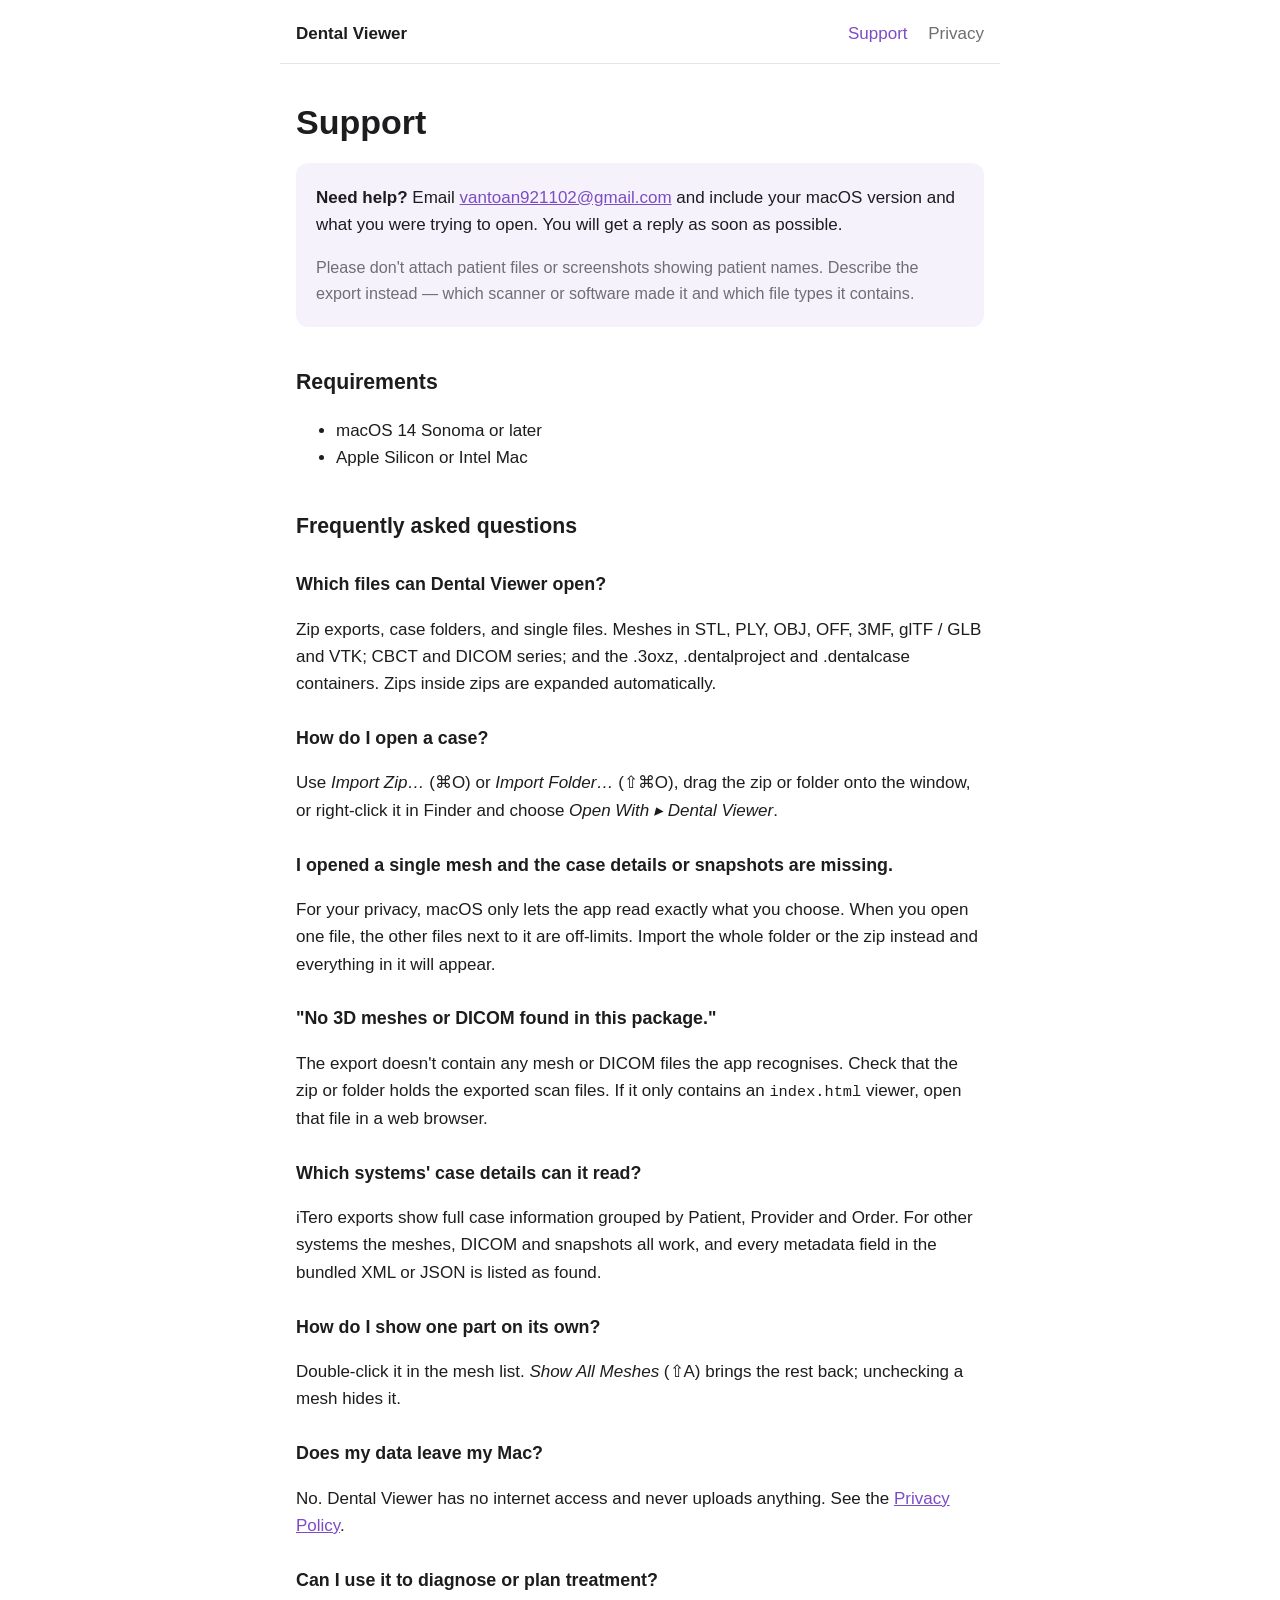
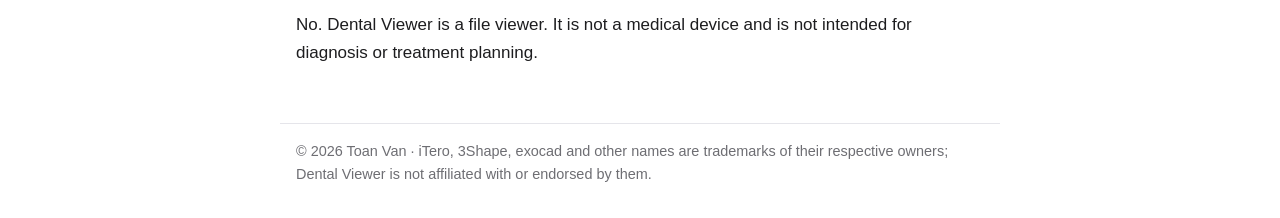
==== support.html @ 2885c54c "add Dental Viewer privacy policy and support pages" ====
<!doctype html>
<html lang="en">
<head>
<meta charset="utf-8">
<meta name="viewport" content="width=device-width, initial-scale=1">
<title>Support — Dental Viewer</title>
<link rel="stylesheet" href="style.css">
</head>
<body>
<header>
  <a class="brand" href="./">Dental Viewer</a>
  <nav><a href="support.html" aria-current="page">Support</a> <a href="privacy.html">Privacy</a></nav>
</header>
<main>
  <h1>Support</h1>

  <div class="card">
    <p><strong>Need help?</strong> Email
    <a href="mailto:vantoan921102@gmail.com?subject=Dental%20Viewer%20support">vantoan921102@gmail.com</a>
    and include your macOS version and what you were trying to open.
    You will get a reply as soon as possible.</p>
    <p class="note">Please don't attach patient files or screenshots showing patient
    names. Describe the export instead — which scanner or software made it and
    which file types it contains.</p>
  </div>

  <h2>Requirements</h2>
  <ul>
    <li>macOS 14 Sonoma or later</li>
    <li>Apple Silicon or Intel Mac</li>
  </ul>

  <h2>Frequently asked questions</h2>

  <h3>Which files can Dental Viewer open?</h3>
  <p>Zip exports, case folders, and single files. Meshes in STL, PLY, OBJ, OFF,
  3MF, glTF / GLB and VTK; CBCT and DICOM series; and the .3oxz, .dentalproject
  and .dentalcase containers. Zips inside zips are expanded automatically.</p>

  <h3>How do I open a case?</h3>
  <p>Use <em>Import Zip…</em> (⌘O) or <em>Import Folder…</em> (⇧⌘O), drag the
  zip or folder onto the window, or right-click it in Finder and choose
  <em>Open With ▸ Dental Viewer</em>.</p>

  <h3>I opened a single mesh and the case details or snapshots are missing.</h3>
  <p>For your privacy, macOS only lets the app read exactly what you choose. When
  you open one file, the other files next to it are off-limits. Import the whole
  folder or the zip instead and everything in it will appear.</p>

  <h3>"No 3D meshes or DICOM found in this package."</h3>
  <p>The export doesn't contain any mesh or DICOM files the app recognises. Check
  that the zip or folder holds the exported scan files. If it only contains an
  <code>index.html</code> viewer, open that file in a web browser.</p>

  <h3>Which systems' case details can it read?</h3>
  <p>iTero exports show full case information grouped by Patient, Provider and
  Order. For other systems the meshes, DICOM and snapshots all work, and every
  metadata field in the bundled XML or JSON is listed as found.</p>

  <h3>How do I show one part on its own?</h3>
  <p>Double-click it in the mesh list. <em>Show All Meshes</em> (⇧A) brings the rest
  back; unchecking a mesh hides it.</p>

  <h3>Does my data leave my Mac?</h3>
  <p>No. Dental Viewer has no internet access and never uploads anything. See the
  <a href="privacy.html">Privacy Policy</a>.</p>

  <h3>Can I use it to diagnose or plan treatment?</h3>
  <p>No. Dental Viewer is a file viewer. It is not a medical device and is not
  intended for diagnosis or treatment planning.</p>
</main>
<footer>© 2026 Toan Van · iTero, 3Shape, exocad and other names are trademarks of
their respective owners; Dental Viewer is not affiliated with or endorsed by them.</footer>
</body>
</html>
---- style.css ----
:root {
  --bg: #ffffff;
  --fg: #1d1d1f;
  --muted: #6e6e73;
  --accent: #7d4cc4;
  --line: #e5e5ea;
  --card: #f6f2fc;
}
@media (prefers-color-scheme: dark) {
  :root {
    --bg: #1b1f24;
    --fg: #f2f2f7;
    --muted: #a1a1a6;
    --accent: #b794f0;
    --line: #2c3138;
    --card: #262033;
  }
}
* { box-sizing: border-box; }
body {
  margin: 0;
  background: var(--bg);
  color: var(--fg);
  font: 17px/1.6 -apple-system, BlinkMacSystemFont, "Segoe UI", Helvetica, Arial, sans-serif;
}
header, main, footer { max-width: 720px; margin: 0 auto; padding: 0 16px; }
header {
  display: flex; justify-content: space-between; align-items: center;
  padding-top: 20px; padding-bottom: 16px; border-bottom: 1px solid var(--line);
}
.brand { font-weight: 600; color: var(--fg); text-decoration: none; }
nav a { margin-left: 16px; color: var(--muted); text-decoration: none; }
nav a[aria-current="page"], nav a:hover { color: var(--accent); }
main { padding-top: 24px; padding-bottom: 40px; }
h1 { font-size: 2em; line-height: 1.2; margin: 0.4em 0 0.2em; }
h2 { font-size: 1.25em; margin-top: 1.8em; }
h3 { font-size: 1.05em; margin: 1.5em 0 0.3em; }
a { color: var(--accent); }
.meta { color: var(--muted); margin-top: 0; }
.lead { font-size: 1.15em; }
.card { background: var(--card); border-radius: 12px; padding: 4px 20px; margin: 20px 0; }
.note { color: var(--muted); font-size: 0.95em; }
code { font-family: ui-monospace, Menlo, monospace; font-size: 0.9em; }
footer {
  color: var(--muted); font-size: 0.85em;
  padding-top: 16px; padding-bottom: 32px; border-top: 1px solid var(--line);
}
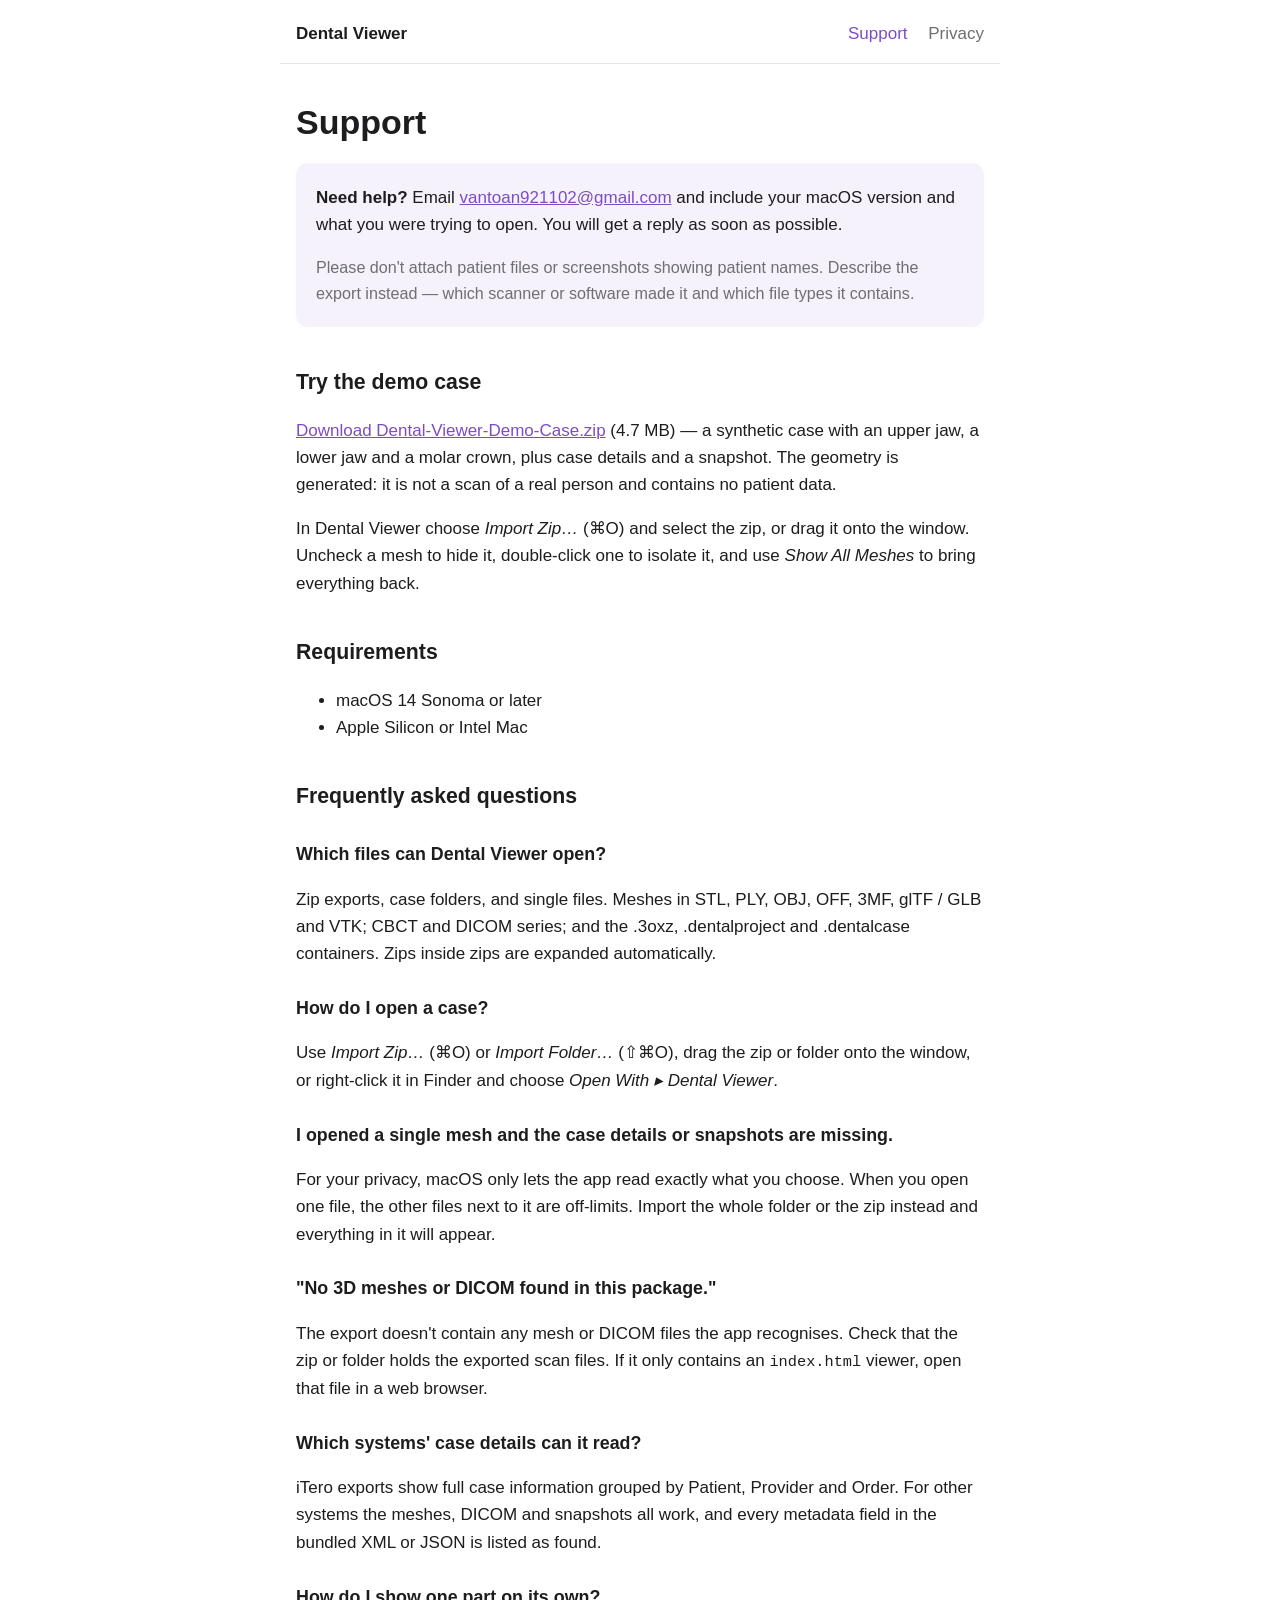
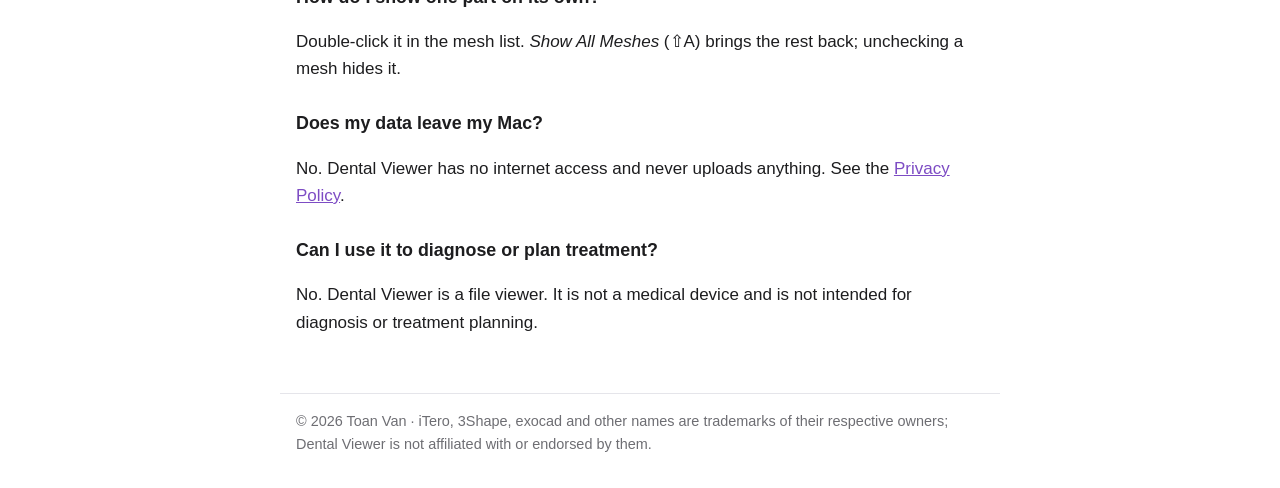
==== commit 5d270cec: "add a downloadable demo case A synthetic case (upper jaw, lower jaw, molar crown, case XML, snapshot" ====
--- a/support.html
+++ b/support.html
@@ -23,6 +23,15 @@
     names. Describe the export instead — which scanner or software made it and
     which file types it contains.</p>
   </div>
+
+  <h2>Try the demo case</h2>
+  <p><a href="Dental-Viewer-Demo-Case.zip" download>Download Dental-Viewer-Demo-Case.zip</a>
+  (4.7 MB) — a synthetic case with an upper jaw, a lower jaw and a molar crown,
+  plus case details and a snapshot. The geometry is generated: it is not a scan
+  of a real person and contains no patient data.</p>
+  <p>In Dental Viewer choose <em>Import Zip…</em> (⌘O) and select the zip, or
+  drag it onto the window. Uncheck a mesh to hide it, double-click one to
+  isolate it, and use <em>Show All Meshes</em> to bring everything back.</p>
 
   <h2>Requirements</h2>
   <ul>
